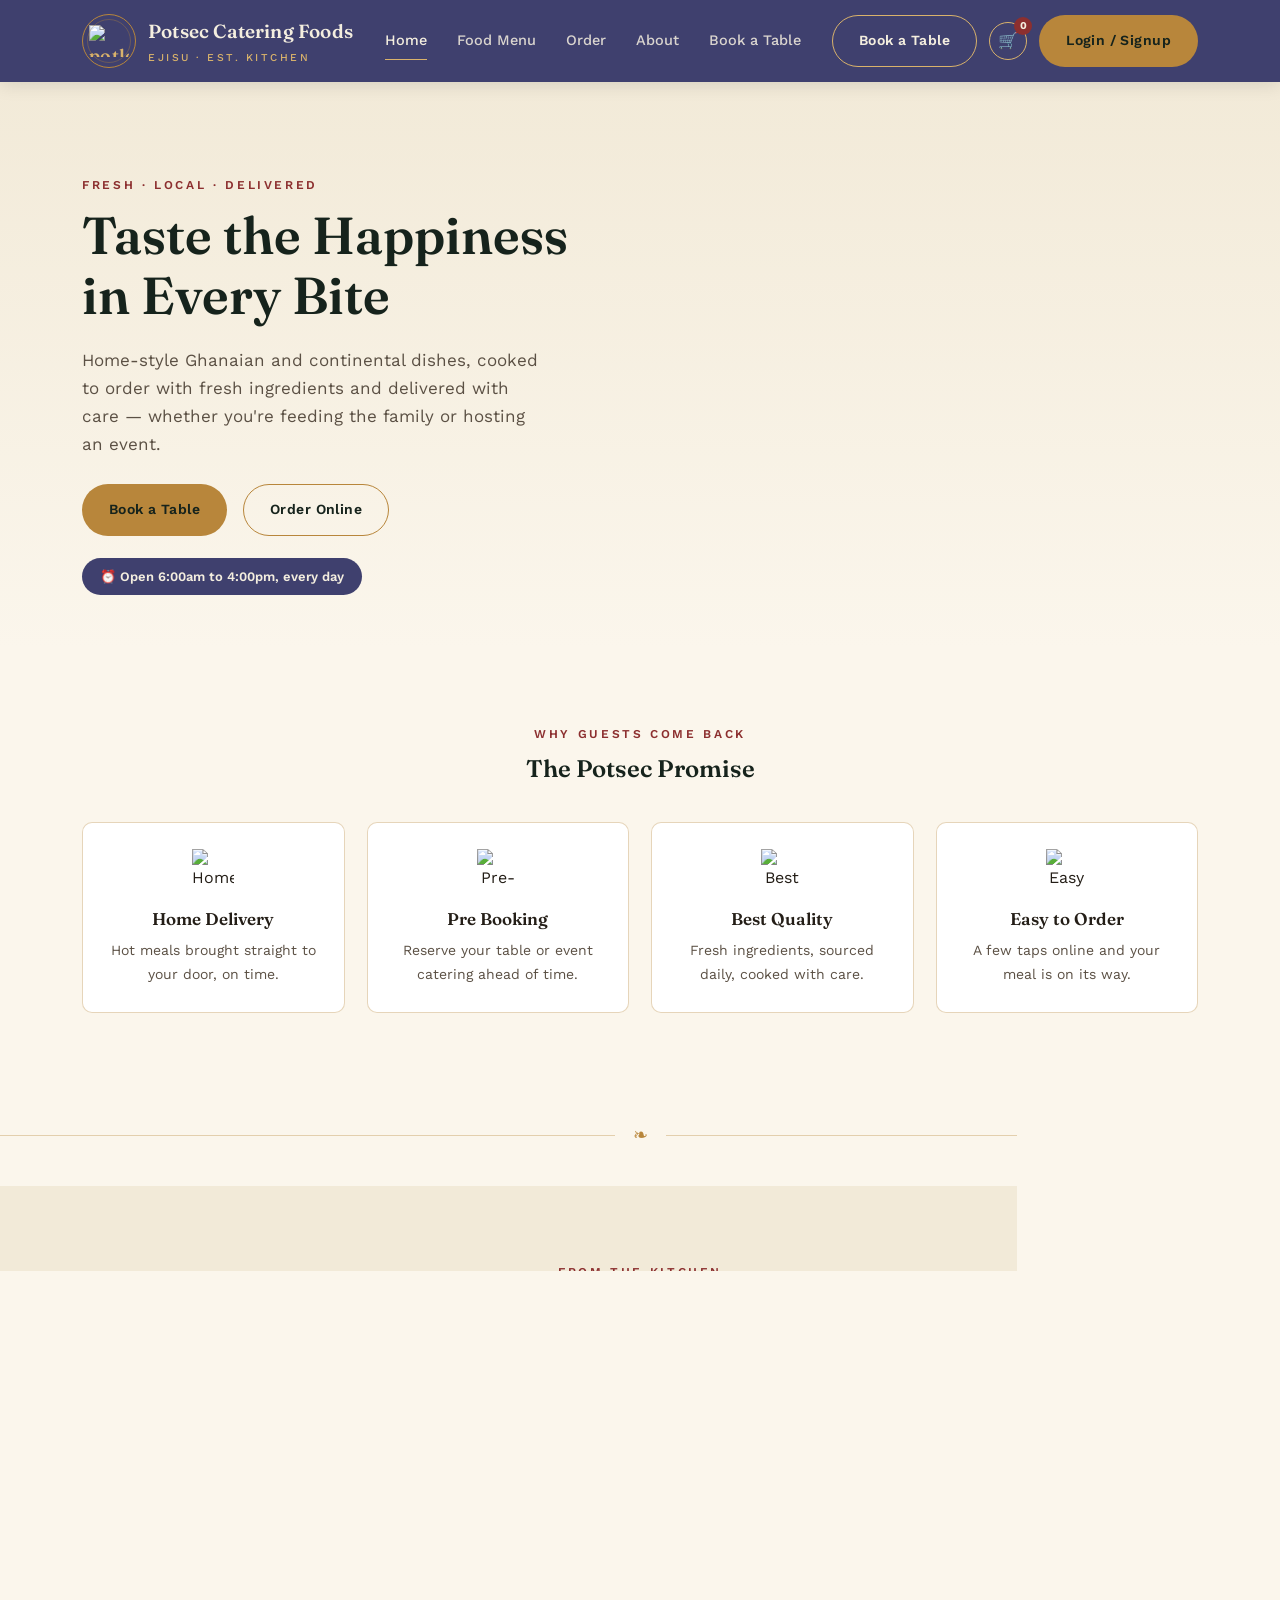
==== index.html @ 3fd63eee "initial commit" ====
<!DOCTYPE html>
<html lang="en">
<head>
    <meta charset="UTF-8">
    <meta name="viewport" content="width=device-width, initial-scale=1.0">
    <title>Potsec Catering Foods — Home</title>
    <link rel="preconnect" href="https://fonts.googleapis.com">
    <link href="https://fonts.googleapis.com/css2?family=Fraunces:opsz,wght@9..144,500;9..144,600;9..144,700&family=Work+Sans:wght@400;500;600;700&display=swap" rel="stylesheet">
    <link rel="stylesheet" href="theme.css">
    <link rel="stylesheet" href="style.css">
</head>
<body>

    <header class="site-header">
        <div class="wrap">
            <a class="brand" href="index.html">
                <span class="emblem"><span class="emblem-mark"><img src="image/logo/potlogo.png" alt="potlogo" id="potseclogo"></span></span>
                <span class="brand-name">Potsec Catering Foods<small>Ejisu &middot; Est. Kitchen</small></span>
            </a>
            <nav class="main-nav" id="main-nav">
                <a href="index.html" aria-current="page">Home</a>
                <a href="menu.html">Food Menu</a>
                <a href="order.html">Order</a>
                <a href="About.html">About</a>
                <a href="booktable.html">Book a Table</a>
            </nav>
            <div class="header-actions">
                <a class="btn btn-outline on-dark" href="booktable.html">Book a Table</a>
                <a class="cart-link" href="order.html" aria-label="View your order">
                    &#128722;<span class="cart-count">0</span>
                </a>
                <a class="btn btn-primary" href="Login.html">Login / Signup</a>
                <button class="nav-toggle" id="navToggle" aria-label="Toggle menu" aria-expanded="false">
                    <span class="bar"></span><span class="bar"></span><span class="bar"></span>
                </button>
            </div>
        </div>
    </header>

    <section class="hero">
        <div class="wrap hero-grid">
            <div class="hero-copy">
                <span class="eyebrow">Fresh &middot; Local &middot; Delivered</span>
                <h1 class="topic">Taste the Happiness<br>in Every Bite</h1>
                <p class="second">Home-style Ghanaian and continental dishes, cooked to order with
                    fresh ingredients and delivered with care &mdash; whether you're feeding the family
                    or hosting an event.</p>
                <div class="bite">
                    <a class="btn btn-primary" href="booktable.html">Book a Table</a>
                    <a class="btn btn-outline" href="order.html">Order Online</a>
                </div>
                <div class="open">&#9200; Open 6:00am to 4:00pm, every day</div>
            </div>
            <div class="body1" aria-hidden="true"></div>
        </div>
    </section>

    <section class="section promise">
        <div class="wrap">
            <div class="section-head">
                <span class="eyebrow">Why guests come back</span>
                <h2>The Potsec Promise</h2>
            </div>
            <div class="promise-grid">
                <div class="promise-card">
                    <img src="image/Abouticons/Screenshot 2026-07-08 202342.png" alt="Home delivery icon" class="promise-icon">
                    <div class="promise-title">Home Delivery</div>
                    <p>Hot meals brought straight to your door, on time.</p>
                </div>
                <div class="promise-card">
                    <img src="image/Abouticons/Screenshot 2026-07-08 202416.png" alt="Pre-booking icon" class="promise-icon">
                    <div class="promise-title">Pre Booking</div>
                    <p>Reserve your table or event catering ahead of time.</p>
                </div>
                <div class="promise-card">
                    <img src="image/Abouticons/Screenshot 2026-07-08 202541.png" alt="Best quality icon" class="promise-icon">
                    <div class="promise-title">Best Quality</div>
                    <p>Fresh ingredients, sourced daily, cooked with care.</p>
                </div>
                <div class="promise-card">
                    <img src="image/Abouticons/Screenshot 2026-07-08 203025.png" alt="Easy ordering icon" class="promise-icon">
                    <div class="promise-title">Easy to Order</div>
                    <p>A few taps online and your meal is on its way.</p>
                </div>
            </div>
        </div>
    </section>

    <div class="fleuron center"><span>&#10087;</span></div>

    <section class="section preview">
        <div class="wrap">
            <div class="section-head">
                <span class="eyebrow">From the kitchen</span>
                <h2>This Week's Favourites</h2>
            </div>
            <div class="preview-grid">
                <div class="preview-card">
                    <div class="preview-img preview-img1"></div>
                    <div class="preview-body">
                        <div class="preview-name">Konkonte and Groundnut Soup</div>
                        <div class="preview-price">&#8373;26.00 &nbsp;|&nbsp; &#11088; 4.5</div>
                    </div>
                </div>
                <div class="preview-card">
                    <div class="preview-img preview-img2"></div>
                    <div class="preview-body">
                        <div class="preview-name">Rice Bowl and Groundnut Soup</div>
                        <div class="preview-price">&#8373;36.00 &nbsp;|&nbsp; &#11088; 4.5</div>
                    </div>
                </div>
                <div class="preview-card">
                    <div class="preview-img preview-img3"></div>
                    <div class="preview-body">
                        <div class="preview-name">Rice Bowl and Palmnut Soup</div>
                        <div class="preview-price">&#8373;30.00 &nbsp;|&nbsp; &#11088; 4.5</div>
                    </div>
                </div>
            </div>
            <div class="preview-cta">
                <a class="btn btn-outline" href="menu.html">View Full Menu</a>
            </div>
        </div>
    </section>

    <section class="cta-band">
        <div class="wrap cta-band-inner">
            <div>
                <span class="eyebrow" style="color:var(--gold-light);">Planning something special?</span>
                <h2 style="color:var(--text-inverse);">Reserve a table or let us cater your event</h2>
            </div>
            <div class="cta-band-actions">
                <a class="btn btn-primary" href="booktable.html">Book a Table</a>
                <a class="btn btn-outline on-dark" href="order.html">Start an Order</a>
            </div>
        </div>
    </section>

    <footer class="site-footer">
        <div class="wrap">
            <div class="footer-col">
                <h4>Potsec Catering Foods</h4>
                <p>Home-style Ghanaian and continental cooking, made fresh daily and delivered with care.</p>
            </div>
            <div class="footer-col">
                <h4>Explore</h4>
                <a href="index.html">Home</a>
                <a href="menu.html">Food Menu</a>
                <a href="order.html">Order Online</a>
                <a href="About.html">About Us</a>
            </div>
            <div class="footer-col">
                <h4>Visit</h4>
                <a href="booktable.html">Book a Table</a>
                <p>Open daily &middot; 6:00am &ndash; 4:00pm</p>
            </div>
            <div class="footer-col">
                <h4>Account</h4>
                <a href="Login.html">Login</a>
                <a href="Signup.html">Create an Account</a>
            </div>
        </div>
        <div class="fleuron center"><span>&#10087;</span></div>
        <div class="footer-bottom">&copy; 2026 Potsec Catering Foods. All rights reserved.</div>
    </footer>

    <script src="cart.js"></script>
    <script src="transitions.js"></script>
    <script>
        var navToggle = document.getElementById('navToggle');
        var mainNav = document.getElementById('main-nav');
        if (navToggle) {
            navToggle.addEventListener('click', function () {
                var isOpen = mainNav.classList.toggle('open');
                navToggle.classList.toggle('is-open', isOpen);
                navToggle.setAttribute('aria-expanded', isOpen ? 'true' : 'false');
            });
        }
    </script>
</body>
</html>
---- theme.css ----
/* =========================================================
   POTSEC CATERING FOODS — shared design system
   Palette drawn from West African cooking: bay-leaf green,
   antique gold (turmeric), brick clay, warm ivory paper.
   ========================================================= */

:root{
  --ink:        #16231C;
  --forest:     #3f406e;
  --forest-deep:#12201A;
  --ivory:      #FBF6EC;
  --ivory-2:    #F2EAD8;
  --gold:       #B8863B;
  --gold-light: #D9B26B;
  --clay:       #8C2F2F;
  --clay-light: #A94438;
  --text:       #241E17;
  --text-soft:  #5B5044;
  --text-inverse: #F4EEDF;
  --line:       rgba(184,134,59,0.35);
  --radius-lg: 18px;
  --radius-md: 10px;
  --radius-sm: 6px;
  --shadow-card: 0 18px 40px rgba(20,32,24,0.14);
  --shadow-soft: 0 8px 20px rgba(20,32,24,0.08);
}

*,
*::before,
*::after{ box-sizing: border-box; }

html{ scroll-behavior: smooth; scroll-padding-top: 96px; }

body{
  margin: 0;
  background: var(--ivory);
  color: var(--text);
  font-family: 'Work Sans', 'Segoe UI', Arial, sans-serif;
  font-size: 16px;
  line-height: 1.65;
  -webkit-font-smoothing: antialiased;
}

img{ max-width: 100%; display: block; }

a{
  color: inherit;
  text-decoration: none;
}

h1, h2, h3, h4{
  font-family: 'Fraunces', Georgia, 'Times New Roman', serif;
  color: var(--ink);
  margin: 0 0 0.4em;
  line-height: 1.15;
  font-weight: 600;
}

p{ margin: 0 0 1em; color: var(--text-soft); }

:focus-visible{
  outline: 2px solid var(--gold);
  outline-offset: 3px;
}

.eyebrow{
  display: inline-block;
  font-family: 'Work Sans', sans-serif;
  font-size: 12px;
  letter-spacing: 0.22em;
  text-transform: uppercase;
  color: var(--clay);
  font-weight: 600;
  margin-bottom: 10px;
}

/* ---------- layout helpers ---------- */
.wrap{
  max-width: 1180px;
  margin: 0 auto;
  padding: 0 32px;
}

.section{
  padding: 72px 0;
}

.section-tight{
  padding: 40px 0;
}

/* ---------- fleuron divider — signature element ---------- */
.fleuron{
  display: flex;
  align-items: center;
  gap: 18px;
  margin: 36px 0;
  color: var(--gold);
  user-select: none;
}
.fleuron::before,
.fleuron::after{
  content: "";
  flex: 1;
  height: 1px;
  background: var(--line);
}
.fleuron span{
  font-size: 18px;
  transform: translateY(-1px);
}
.fleuron.center{ justify-content: center; }

/* ---------- emblem / brand mark — signature element ---------- */
.emblem{
  --size: 54px;
  width: var(--size);
  height: var(--size);
  border-radius: 50%;
  border: 1.5px solid var(--gold);
  display: flex;
  align-items: center;
  justify-content: center;
  position: relative;
  flex-shrink: 0;
}
.emblem::before{
  content: "";
  position: absolute;
  inset: 4px;
  border: 1px solid var(--line);
  border-radius: 50%;
}
.emblem-mark{
  font-family: 'Fraunces', serif;
  font-weight: 600;
  font-size: 18px;
  color: var(--gold-light);
  letter-spacing: 0.02em;
}
.emblem-mark img,
#potseclogo{
  width: 32px;
  height: 32px;
  object-fit: contain;
  display: block;
}

/* ---------- buttons ---------- */
.btn{
  display: inline-flex;
  align-items: center;
  justify-content: center;
  gap: 8px;
  padding: 13px 26px;
  border-radius: 999px;
  font-family: 'Work Sans', sans-serif;
  font-size: 14px;
  font-weight: 600;
  letter-spacing: 0.03em;
  border: 1px solid transparent;
  cursor: pointer;
  transition: transform 0.25s ease, box-shadow 0.25s ease, background 0.25s ease, color 0.25s ease;
  text-align: center;
}
.btn-primary{
  background: var(--gold);
  color: var(--ink);
}
.btn-primary:hover{
  background: var(--gold-light);
  transform: translateY(-2px);
  box-shadow: var(--shadow-soft);
}
.btn-outline{
  background: transparent;
  border-color: var(--gold);
  color: var(--ink);
}
.btn-outline:hover{
  background: var(--gold);
  color: var(--ink);
  transform: translateY(-2px);
}
.btn-outline.on-dark{
  border-color: var(--gold-light);
  color: var(--text-inverse);
}
.btn-outline.on-dark:hover{
  background: var(--gold-light);
  color: var(--ink);
}
.btn-clay{
  background: var(--clay);
  color: var(--text-inverse);
}
.btn-clay:hover{
  background: var(--clay-light);
  transform: translateY(-2px);
  box-shadow: var(--shadow-soft);
}
.btn-block{ width: 100%; }
.btn[disabled]{ opacity: 0.55; cursor: not-allowed; }

/* ---------- site header ---------- */
.site-header{
  background: var(--forest);
  color: var(--text-inverse);
  position: sticky;
  top: 0;
  z-index: 40;
  box-shadow: 0 2px 18px rgba(0,0,0,0.12);
}
.site-header .wrap{
  display: flex;
  align-items: center;
  justify-content: space-between;
  gap: 24px;
  padding-top: 14px;
  padding-bottom: 14px;
}
.brand{
  display: flex;
  align-items: center;
  gap: 12px;
}
.brand-name{
  font-family: 'Fraunces', serif;
  font-size: 19px;
  font-weight: 600;
  letter-spacing: 0.01em;
  color: var(--text-inverse);
}
.brand-name small{
  display: block;
  font-family: 'Work Sans', sans-serif;
  font-size: 10.5px;
  letter-spacing: 0.24em;
  text-transform: uppercase;
  color: var(--gold-light);
  font-weight: 500;
  margin-top: 2px;
}
.main-nav{
  display: flex;
  align-items: center;
  gap: 30px;
}
.main-nav a{
  font-size: 14.5px;
  font-weight: 500;
  color: var(--text-inverse);
  opacity: 0.86;
  position: relative;
  padding: 4px 0;
  transition: opacity 0.2s ease;
}
.main-nav a::after{
  content: "";
  position: absolute;
  left: 0; right: 0; bottom: -3px;
  height: 1px;
  background: var(--gold-light);
  transform: scaleX(0);
  transition: transform 0.25s ease;
}
.main-nav a:hover{ opacity: 1; }
.main-nav a:hover::after,
.main-nav a[aria-current="page"]::after{ transform: scaleX(1); }
.main-nav a[aria-current="page"]{ opacity: 1; }

.header-actions{
  display: flex;
  align-items: center;
  gap: 12px;
}

.nav-toggle{
  display: none;
  background: transparent;
  border: 1px solid var(--gold-light);
  color: var(--text-inverse);
  border-radius: var(--radius-sm);
  padding: 8px 10px;
  cursor: pointer;
  transition: transform 0.25s ease;
}
.nav-toggle .bar{
  display: block;
  width: 16px;
  height: 2px;
  background: var(--text-inverse);
  margin: 3px 0;
  transition: transform 0.3s ease, opacity 0.3s ease;
}
.nav-toggle.is-open .bar:nth-child(1){ transform: translateY(5px) rotate(45deg); }
.nav-toggle.is-open .bar:nth-child(2){ opacity: 0; }
.nav-toggle.is-open .bar:nth-child(3){ transform: translateY(-5px) rotate(-45deg); }

/* ---------- cart badge (header) ---------- */
.cart-link{
  position: relative;
  display: inline-flex;
  align-items: center;
  justify-content: center;
  width: 38px;
  height: 38px;
  border-radius: 50%;
  border: 1px solid var(--gold-light);
  font-size: 16px;
  transition: background 0.2s ease, transform 0.2s ease;
}
.cart-link:hover{ background: rgba(217,178,107,0.14); transform: translateY(-2px); }
.cart-count{
  position: absolute;
  top: -6px;
  right: -6px;
  min-width: 18px;
  height: 18px;
  padding: 0 4px;
  border-radius: 999px;
  background: var(--clay);
  color: var(--text-inverse);
  font-size: 10.5px;
  font-weight: 700;
  line-height: 18px;
  text-align: center;
}
.cart-link.bump{ animation: cart-bump 0.4s ease; }
@keyframes cart-bump{
  0%{ transform: scale(1); }
  40%{ transform: scale(1.18); }
  100%{ transform: scale(1); }
}

/* ---------- mini-cart dropdown ---------- */
.cart-widget{
  position: relative;
  display: inline-flex;
}
.cart-dropdown{
  position: absolute;
  top: calc(100% + 14px);
  right: 0;
  width: 320px;
  max-width: calc(100vw - 32px);
  background: #fff;
  border-radius: var(--radius-md);
  box-shadow: var(--shadow-card);
  padding: 18px;
  color: var(--text);
  z-index: 60;
  opacity: 0;
  visibility: hidden;
  transform: translateY(-8px) scale(0.98);
  transform-origin: top right;
  transition: opacity 0.2s ease, transform 0.2s ease, visibility 0s linear 0.2s;
}
.cart-dropdown::before{
  content: "";
  position: absolute;
  top: -6px;
  right: 14px;
  width: 12px;
  height: 12px;
  background: #fff;
  transform: rotate(45deg);
  box-shadow: -2px -2px 5px rgba(20,32,24,0.05);
}
.cart-widget.is-open .cart-dropdown{
  opacity: 1;
  visibility: visible;
  transform: translateY(0) scale(1);
  transition: opacity 0.2s ease, transform 0.2s ease, visibility 0s linear 0s;
}
.cart-dropdown-head{
  font-family: 'Fraunces', serif;
  font-weight: 600;
  font-size: 16px;
  margin-bottom: 12px;
}
.cart-dropdown-empty{
  font-size: 13.5px;
  color: var(--text-soft);
  padding: 6px 0 4px;
}
.cart-dropdown-list{
  list-style: none;
  margin: 0 0 12px;
  padding: 0;
  max-height: 260px;
  overflow-y: auto;
}
.cart-dropdown-list li{
  display: flex;
  align-items: center;
  gap: 10px;
  padding: 9px 0;
  border-bottom: 1px solid var(--line);
  font-size: 13px;
}
.cart-dropdown-list li:last-child{ border-bottom: none; }
.cart-dropdown-item-name{
  flex: 1;
  min-width: 0;
  overflow: hidden;
  text-overflow: ellipsis;
  white-space: nowrap;
}
.cart-dropdown-item-qty{
  color: var(--text-soft);
  font-weight: 600;
  flex-shrink: 0;
}
.cart-dropdown-item-price{
  color: var(--clay);
  font-weight: 700;
  white-space: nowrap;
  flex-shrink: 0;
}
.cart-dropdown-remove{
  background: none;
  border: none;
  color: var(--text-soft);
  cursor: pointer;
  font-size: 16px;
  line-height: 1;
  padding: 0 0 0 2px;
  flex-shrink: 0;
  transition: color 0.2s ease;
}
.cart-dropdown-remove:hover{ color: var(--clay); }
.cart-dropdown-total-row{
  display: flex;
  justify-content: space-between;
  font-size: 14px;
  font-weight: 700;
  padding-top: 10px;
  border-top: 1px solid var(--line);
  margin-bottom: 14px;
}
.cart-dropdown-cta{
  display: block;
  text-align: center;
}

@media screen and (max-width: 640px){
  .cart-dropdown{
    position: fixed;
    top: 64px;
    left: 12px;
    right: 12px;
    width: auto;
    max-width: none;
  }
  .cart-dropdown::before{ display: none; }
}

/* ---------- shared stepper + add-to-cart (menu & order pages) ---------- */
.stepper{
  display: flex;
  align-items: center;
  gap: 14px;
  margin: 10px 0 12px;
}
.step-btn{
  width: 28px;
  height: 28px;
  border-radius: 50%;
  border: 1px solid var(--forest);
  background: transparent;
  color: var(--forest);
  font-size: 16px;
  line-height: 1;
  cursor: pointer;
  transition: background 0.2s ease, color 0.2s ease, transform 0.15s ease;
}
.step-btn:active{ transform: scale(0.9); }
.step-btn:hover{ background: var(--forest); color: var(--text-inverse); }
.step-count{ font-weight: 700; min-width: 14px; text-align: center; }

.cart.add-btn{
  width: 100%;
  color: var(--text-inverse);
  border: none;
  background: var(--forest);
  border-radius: 999px;
  padding: 9px 0;
  font-size: 13px;
  font-weight: 600;
  cursor: pointer;
  transition: background 0.2s ease, transform 0.2s ease;
}
.cart.add-btn:hover{ background: var(--gold); color: var(--ink); }
.cart.add-btn.just-added{ animation: add-pulse 0.45s ease; }
@keyframes add-pulse{
  0%{ transform: scale(1); }
  50%{ transform: scale(0.96); background: var(--gold); color: var(--ink); }
  100%{ transform: scale(1); }
}

/* ---------- back link (auth / inner pages) ---------- */
.back-link{
  display: inline-flex;
  align-items: center;
  gap: 8px;
  padding: 22px 32px 0;
  font-size: 14px;
  font-weight: 600;
  color: var(--forest);
}
.back-link .arrow{ font-size: 18px; }

/* ---------- footer ---------- */
.site-footer{
  background: var(--forest-deep);
  color: var(--text-inverse);
  padding: 52px 0 26px;
  margin-top: 80px;
}
.site-footer .wrap{
  display: flex;
  flex-wrap: wrap;
  justify-content: space-between;
  gap: 40px;
}
.footer-col{
  flex: 1 1 180px;
}
.footer-col h4{
  color: var(--text-inverse);
  font-size: 15px;
  letter-spacing: 0.04em;
  margin-bottom: 14px;
}
.footer-col p, .footer-col a{
  color: rgba(244,238,223,0.72);
  font-size: 14px;
  display: block;
  margin-bottom: 8px;
}
.footer-col a:hover{ color: var(--gold-light); }
.footer-bottom{
  text-align: center;
  font-size: 12.5px;
  color: rgba(244,238,223,0.5);
  margin-top: 36px;
  padding-top: 20px;
  border-top: 1px solid rgba(244,238,223,0.12);
}

/* ---------- generic form styling (auth + booking) ---------- */
.field{
  margin-bottom: 20px;
  text-align: left;
}
.field label{
  display: block;
  font-size: 12.5px;
  font-weight: 600;
  letter-spacing: 0.05em;
  text-transform: uppercase;
  color: var(--text-soft);
  margin-bottom: 8px;
}
.field input,
.field select,
.field textarea{
  width: 100%;
  border: none;
  border-bottom: 1.5px solid var(--line);
  background: transparent;
  padding: 10px 2px;
  font-family: 'Work Sans', sans-serif;
  font-size: 15px;
  color: var(--text);
  outline: none;
  transition: border-color 0.2s ease;
}
.field input::placeholder,
.field textarea::placeholder{ color: #A99C86; }
.field input:focus,
.field select:focus,
.field textarea:focus{
  border-bottom-color: var(--gold);
}
.field-row{
  display: flex;
  gap: 20px;
}
.field-row .field{ flex: 1; }
.field textarea{ resize: vertical; min-height: 90px; }

/* ---------- filter / jump pills (menu & order pages) ---------- */
.filters{
  display: flex;
  justify-content: center;
  gap: 12px;
  flex-wrap: wrap;
}
.pill{
  display: inline-block;
  padding: 9px 20px;
  border-radius: 999px;
  border: 1px solid var(--line);
  background: #fff;
  font-size: 13.5px;
  font-weight: 600;
  color: var(--text);
  transition: all 0.2s ease;
}
.pill:hover{ border-color: var(--gold); transform: translateY(-2px); }
.pill:active{ transform: translateY(0) scale(0.96); }
.pill.is-active{
  background: var(--forest);
  border-color: var(--forest);
  color: var(--text-inverse);
  box-shadow: var(--shadow-soft);
}
.pill.is-active::before{
  content: "";
  display: inline-block;
  width: 6px;
  height: 6px;
  border-radius: 50%;
  background: var(--gold-light);
  margin-right: 7px;
  vertical-align: middle;
}

/* ---------- page enter / leave transition ---------- */
body{
  animation: page-fade-in 0.35s ease both;
}
body.page-leaving{
  opacity: 0;
  transform: translateY(6px);
  transition: opacity 0.18s ease, transform 0.18s ease;
}
@keyframes page-fade-in{
  from{ opacity: 0; transform: translateY(8px); }
  to{ opacity: 1; transform: translateY(0); }
}

/* ---------- dish card entrance (menu & category pages) ---------- */
@keyframes card-rise{
  from{ opacity: 0; transform: translateY(16px); }
  to{ opacity: 1; transform: translateY(0); }
}
.import2{
  animation: card-rise 0.5s ease both;
}
.import .import2:nth-child(1){ animation-delay: 0.03s; }
.import .import2:nth-child(2){ animation-delay: 0.08s; }
.import .import2:nth-child(3){ animation-delay: 0.13s; }
.import .import2:nth-child(4){ animation-delay: 0.18s; }
.import .import2:nth-child(5){ animation-delay: 0.23s; }
.import .import2:nth-child(6){ animation-delay: 0.28s; }
.import .import2:nth-child(7){ animation-delay: 0.33s; }
.import .import2:nth-child(8){ animation-delay: 0.38s; }
.menu-hero .eyebrow,
.menu-hero h1,
.menu-hero .menu-sub,
.menu-hero .filters{
  animation: card-rise 0.5s ease both;
}
.menu-hero h1{ animation-delay: 0.05s; }
.menu-hero .menu-sub{ animation-delay: 0.1s; }
.menu-hero .filters{ animation-delay: 0.15s; }

@media (prefers-reduced-motion: reduce){
  *, *::before, *::after{
    animation-duration: 0.001ms !important;
    animation-delay: 0s !important;
    transition-duration: 0.001ms !important;
  }
}

/* ---------- utility ---------- */
.muted{ color: var(--text-soft); }
.center{ text-align: center; }

@media screen and (max-width: 860px){
  .main-nav{
    display: flex;
    flex-direction: column;
    align-items: flex-start;
    gap: 4px;
    position: absolute;
    top: 100%;
    left: 0;
    right: 0;
    background: var(--forest);
    padding: 10px 32px 22px;
    box-shadow: var(--shadow-card);
    opacity: 0;
    visibility: hidden;
    transform: translateY(-8px);
    transition: opacity 0.3s ease, transform 0.3s ease, visibility 0s linear 0.3s;
    pointer-events: none;
  }
  .main-nav.open{
    opacity: 1;
    visibility: visible;
    transform: translateY(0);
    transition: opacity 0.3s ease, transform 0.3s ease, visibility 0s linear 0s;
    pointer-events: auto;
  }
  .main-nav a{
    width: 100%;
    padding: 10px 0;
    opacity: 0;
    transform: translateX(-10px);
    transition: opacity 0.3s ease, transform 0.3s ease;
  }
  .main-nav.open a{ opacity: 1; transform: translateX(0); }
  .main-nav.open a:nth-child(1){ transition-delay: 0.08s; }
  .main-nav.open a:nth-child(2){ transition-delay: 0.14s; }
  .main-nav.open a:nth-child(3){ transition-delay: 0.20s; }
  .main-nav.open a:nth-child(4){ transition-delay: 0.26s; }
  .main-nav.open a:nth-child(5){ transition-delay: 0.32s; }
  .nav-toggle{ display: inline-flex; flex-direction: column; justify-content: center; }
  .header-actions .btn-outline{ display: none; }
  .header-actions{ gap: 8px; }
  .site-header .wrap{ gap: 12px; }
  .brand-name{ font-size: 16px; }

  .section{ padding: 48px 0; }
  .section-tight{ padding: 28px 0; }

  .site-footer{ margin-top: 56px; padding: 40px 0 22px; }
  .site-footer .wrap{ gap: 28px; }
  .footer-col{ flex: 1 1 45%; }

  .field-row{ flex-direction: column; gap: 0; }
}

/* ---------- small phones ---------- */
@media screen and (max-width: 480px){
  .wrap{ padding: 0 18px; }
  .site-header .wrap{ padding-top: 12px; padding-bottom: 12px; }
  .brand-name small{ display: none; }
  .emblem{ --size: 40px; }
  .cart-link{ width: 34px; height: 34px; font-size: 14px; }
  .btn{ padding: 11px 18px; font-size: 13.5px; }
  .main-nav{ padding: 8px 18px 18px; }

  .section{ padding: 40px 0; }
  .section-tight{ padding: 22px 0; }

  .footer-col{ flex: 1 1 100%; }
  .site-footer .wrap{ gap: 24px; }

  .pill{ padding: 7px 14px; font-size: 12.5px; }
}
---- style.css ----
/* ---------- hero ---------- */
.hero{
    background: linear-gradient(180deg, var(--ivory-2) 0%, var(--ivory) 100%);
    padding: 56px 0 20px;
}
.hero-grid{
    display: flex;
    align-items: center;
    gap: 56px;
}
.hero-copy{
    flex: 1;
    min-width: 320px;
}
.topic{
    font-size: 52px;
    font-weight: 600;
}
.second{
    font-size: 17px;
    max-width: 460px;
}
.bite{
    display: flex;
    gap: 16px;
    margin: 26px 0 22px;
    flex-wrap: wrap;
}
.open{
    display: inline-block;
    color: var(--text-inverse);
    font-size: 13px;
    font-weight: 600;
    border-radius: 999px;
    background: var(--forest);
    padding: 8px 18px;
}
.body1{
    flex: 1;
    min-width: 320px;
    border-radius: var(--radius-lg);
    background-size: cover;
    background-position: center;
    background-image: url(image/Contenental/lol.png);
    height: 490px;
    /* box-shadow: var(--shadow-card); */
}

/* ---------- promise grid ---------- */
.section-head{
    text-align: center;
    max-width: 560px;
    margin: 0 auto 40px;
}
.promise-grid{
    display: grid;
    grid-template-columns: repeat(4, 1fr);
    gap: 22px;
}
.promise-card{
    background: #fff;
    border: 1px solid var(--line);
    border-radius: var(--radius-md);
    padding: 26px 20px;
    text-align: center;
    transition: transform 0.25s ease, box-shadow 0.25s ease;
}
.promise-card:hover{
    transform: translateY(-6px);
    box-shadow: var(--shadow-soft);
}
.promise-icon{
    width: 42px;
    height: 42px;
    object-fit: contain;
    margin: 0 auto 14px;
}
.promise-title{
    font-family: 'Fraunces', serif;
    font-weight: 600;
    font-size: 17px;
    margin-bottom: 6px;
}
.promise-card p{
    font-size: 14px;
    margin: 0;
}

/* ---------- dish preview ---------- */
.preview{
    background: var(--ivory-2);
}
.preview-grid{
    display: grid;
    grid-template-columns: repeat(3, 1fr);
    gap: 24px;
}
.preview-card{
    background: #fff;
    border-radius: var(--radius-md);
    overflow: hidden;
    box-shadow: var(--shadow-soft);
    transition: transform 0.25s ease;
}
.preview-card:hover{ transform: translateY(-6px); }
.preview-img{
    height: 180px;
    background-size: cover;
    background-position: center;
}
.preview-img1{ background-image: url(image/local/510721098_685998637588372_3565078419484925668_n.jpg); }
.preview-img2{ background-image: url(image/local/480345885_608842705101012_7018463418938982195_n.jpg); }
.preview-img3{ background-image: url(image/local/486697164_4056445574575226_5249874587119391601_n.jpg); }
.preview-body{ padding: 18px 20px 22px; }
.preview-name{
    font-family: 'Fraunces', serif;
    font-weight: 600;
    font-size: 16px;
    margin-bottom: 8px;
}
.preview-price{
    font-size: 14px;
    color: var(--clay);
    font-weight: 600;
}
.preview-cta{
    text-align: center;
    margin-top: 36px;
}

/* ---------- CTA band ---------- */
.cta-band{
    background: var(--forest);
    padding: 56px 0;
}

#potseclogo{
width: 40PX;
}
.cta-band-inner{
    display: flex;
    align-items: center;
    justify-content: space-between;
    gap: 24px;
    flex-wrap: wrap;
}
.cta-band-inner h2{ margin: 0; max-width: 420px; }
.cta-band-actions{
    display: flex;
    gap: 14px;
    flex-wrap: wrap;
}

@media screen and (max-width: 860px){
    .promise-grid{ grid-template-columns: repeat(2, 1fr); }
    .preview-grid{ grid-template-columns: 1fr; }
    .topic{ font-size: 38px; }
    .hero-grid{ flex-direction: column; }
}
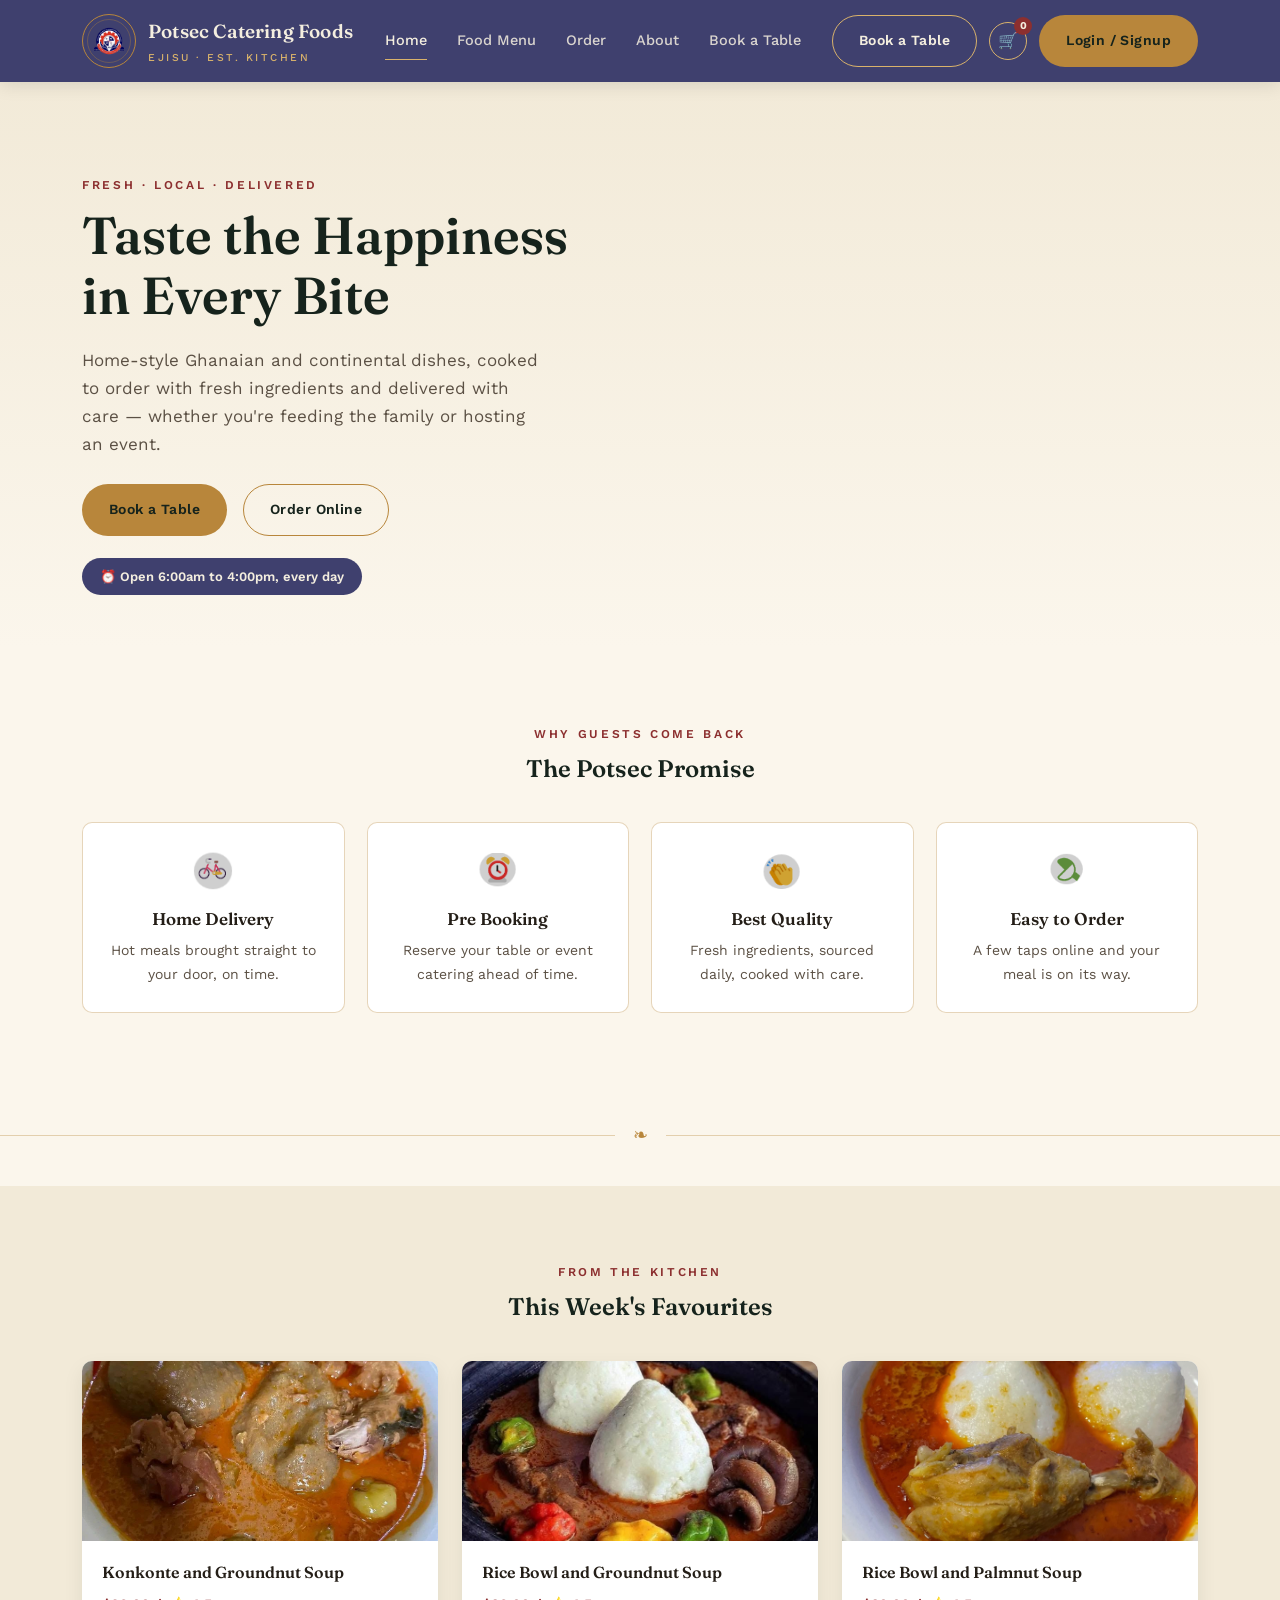
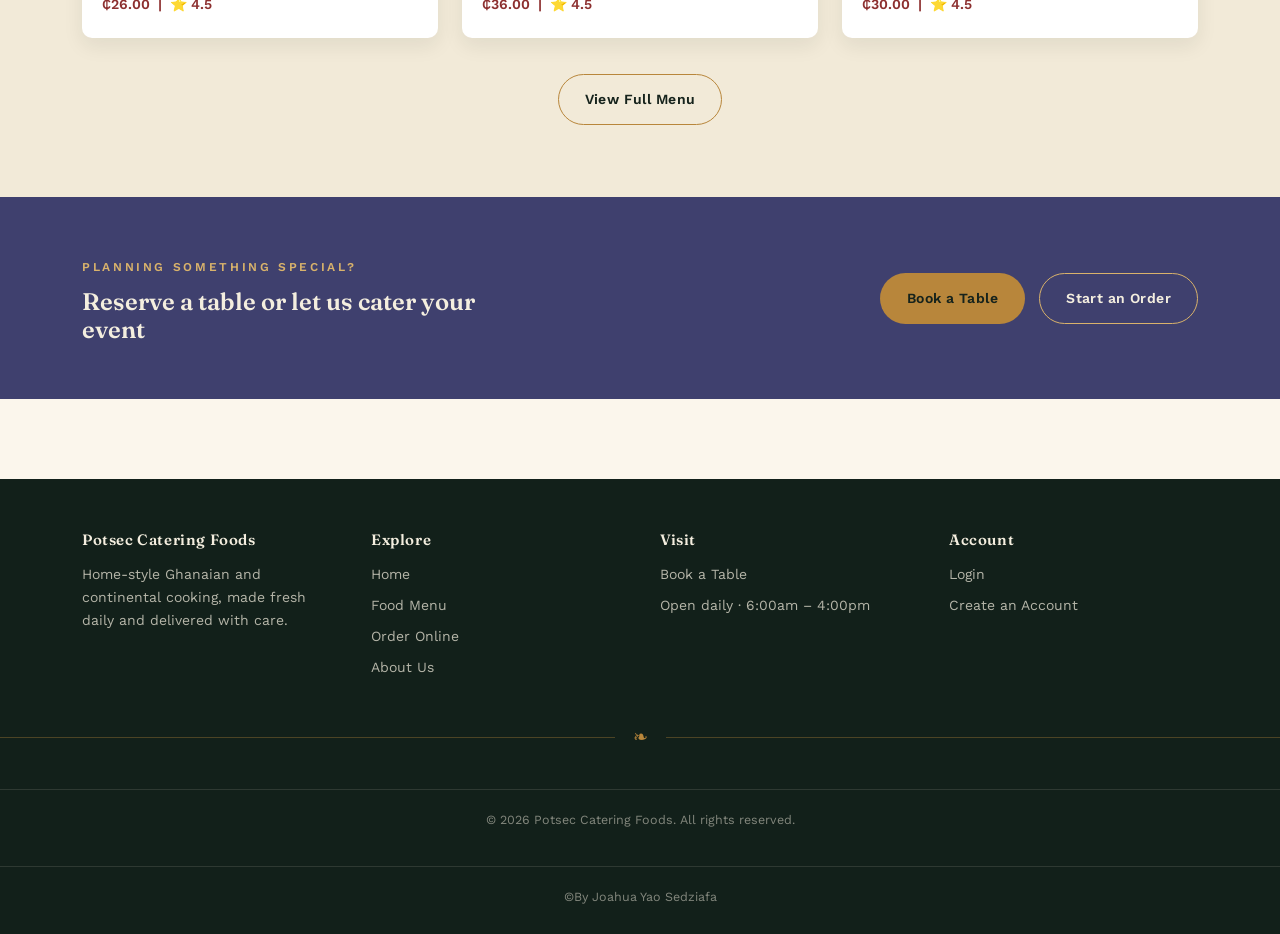
==== commit b5cc51a1: "wjj" ====
--- a/index.html
+++ b/index.html
@@ -162,6 +162,7 @@
         </div>
         <div class="fleuron center"><span>&#10087;</span></div>
         <div class="footer-bottom">&copy; 2026 Potsec Catering Foods. All rights reserved.</div>
+        <div class="footer-bottom">&copy;By Joahua Yao Sedziafa</div>
     </footer>
 
     <script src="cart.js"></script>
